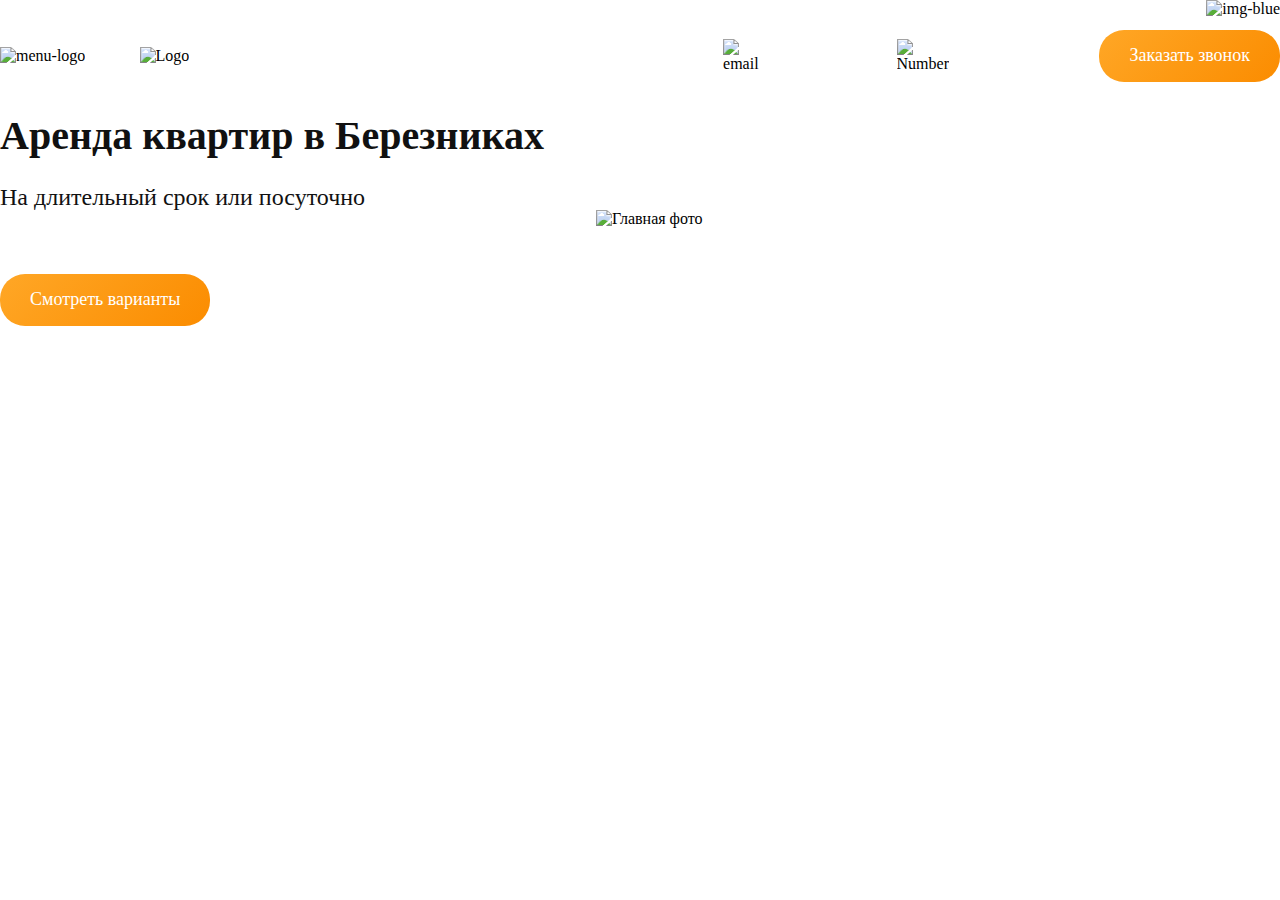
==== index.html @ cca62988 "Add files via upload" ====
<!DOCTYPE html>
<html lang="en">

<head>
    <meta charset="UTF-8">
    <meta name="viewport" content="width=device-width, initial-scale=1.0">
    <title>Document</title>
    <link rel="stylesheet" href="./css/main.css">
</head>

<body>
    <header>
        <nav>
            <div class="container">
                <div class="nav">
                    <div class="nav__left">
                        <img class="nav__left__menu" src="./img/icons/menu.svg" alt="menu-logo">
                        <img src="./img/icons/logo.svg" alt="Logo">

                        <div class="nav__likns">
                            <ul class="nav__likns__menu">
                                <li>
                                    <a href="#">Главная</a>
                                    <hr class="nav__likns__menu__1">
                                </li>
                                <li>
                                    <a href="#">Квартиры</a>
                                    <hr class="nav__likns__menu__2">
                                </li>
                                <li>
                                    <a href="#">Контакты</a>
                                    <hr class="nav__likns__menu__3">
                                </li>
                                <li>
                                    <a href="#">О нас</a>
                                    <hr class="nav__likns__menu__4">
                                </li>
                            </ul>
                        </div>
                    </div>
                    <div class="nav__contact">
                        <div class="nav__contact__box">
                            <div class="nav__contact__email">
                                <div class="nav__contact__email__box">
                                    <img class="nav__contact__email__box__img" src="./img/icons/email.svg" alt="email">
                                </div>
                                <span class="nav__contact__email__text">mail@yandex.ru</span>
                            </div>
                            <div class="nav__contact__num">
                                <div class="nav__contact__num__box">
                                    <img class="nav__contact__num__box__img" src="./img/icons/tel-num.svg" alt="Number">
                                </div>
                                <span class="nav__contact__num__text">+998(90)253 09 09</span>
                            </div>
                        </div>
                        <button class="nav__contact__maneger">Заказать звонок</button>
                    </div>
                </div>
            </div>
        </nav>
        <div class="container">
            <div class="header">
                <div class="header__left">
                    <h1 class="header__left__head">Аренда квартир в Березниках</h1>
                    <p class="header__left__text">На длительный срок
                        или посуточно</p>
                    <button class="header__left__btn">Смотреть варианты</button>
                </div>
                <div class="header__right">
                    <picture>
                        <source media="(max-width: 900px)" srcset="./img/hero-bg-tablet.png">
                        <source media="(max-width: 1210px)" srcset="./img/hero-bg-small-desktop.png">
                        <source media="(min-width: 1301px)" srcset="./img/hero-bg.png">
                        <img src="./img/hero-bg.png" alt="Главная фото">
                    </picture>
                </div>

            </div>
        </div>
    </header>
    <picture class="picture">
        <source media="(max-width: 670px)" srcset="./img/bg-mobile.png">
        <source media="(max-width: 900px)" srcset="./img/bg-blue-tablet.png">
        <source media="(max-width: 1300px)" srcset="./img/bg-smal-desktop.png">
        <source media="(min-width: 1301px)" srcset="./img/bg.png">
        <img class="bg__header" src="./img/bg.png" alt="img-blue">
    </picture>


    <script src="./js/main.js"></script>
</body>

</html>
---- css/main.css ----
* {
  margin: 0;
  padding: 0;
  list-style: none;
  text-decoration: none;
  box-sizing: border-box;
}
:root {
  --color-1111: #111111;
  --color-fff: #ffffff;
  --color-blue: #2b7af1;
  --color-btn: #5cb85c;
  --color-yellow: #fcc226;
}
@font-face {
  font-display: swap;
  font-family: "Montserrat regular";
  font-style: normal;
  font-weight: 400;
  src: url("../fonts/montserrat-v26-latin-regular.woff2") format("woff2");
}
@font-face {
  font-display: swap;
  font-family: "Montserrat small";
  font-style: normal;
  font-weight: 500;
  src: url("../fonts/montserrat-v26-latin-500.woff2") format("woff2");
}
@font-face {
  font-display: swap;
  font-family: "Montserrat 600";
  font-style: normal;
  font-weight: 600;
  src: url("../fonts/montserrat-v26-latin-600.woff2") format("woff2");
}
@font-face {
  font-display: swap;
  font-family: "Montserrat 700";
  font-style: normal;
  font-weight: 700;
  src: url("../fonts/montserrat-v26-latin-700.woff2") format("woff2");
}
@font-face {
  font-display: swap;
  font-family: "Montserrat big";
  font-style: normal;
  font-weight: 800;
  src: url("../fonts/montserrat-v26-latin-800.woff2") format("woff2");
}

/* open-sans-regular - latin */
@font-face {
  font-display: swap;
  font-family: "Open Sans";
  font-style: normal;
  font-weight: 400;
  src: url("../fonts/open-sans-v40-latin-regular.woff2") format("woff2");
}

/* manrope-regular - latin */
@font-face {
  font-display: swap;
  font-family: "Manrope";
  font-style: normal;
  font-weight: 400;
  src: url("../fonts/manrope-v15-latin-regular.woff2") format("woff2");
}
body {
  position: relative;
}
.container {
  max-width: 1280px;
  margin: 0 auto;
}
.bg__header {
  position: absolute;
  right: 0;
  z-index: -2;
  top: 0;
}
/* Navigation style */
.nav {
  display: flex;
  align-items: center;
  padding: 30.16px 0;
  justify-content: space-between;
}
.nav__left {
  display: flex;
  align-items: center;
  column-gap: 54.21px;
}
.nav__likns__menu {
  display: flex;
  align-items: center;
  column-gap: 40px;
}
.nav__contact {
  display: flex;
  align-items: center;
  column-gap: 23px;
}
.nav__contact__box {
  display: flex;
  align-items: center;
  column-gap: 23px;
}
.nav__likns__menu__1,
.nav__likns__menu__2,
.nav__likns__menu__3,
.nav__likns__menu__4 {
  width: 0;
  height: 1px;
  background-color: var(--color-1111);
  transition: width 0.2s ease;
  border: none;
}

.nav__likns__menu li:hover .nav__likns__menu__1 {
  width: 54px;
}

.nav__likns__menu li:hover .nav__likns__menu__2 {
  width: 68px;
}

.nav__likns__menu li:hover .nav__likns__menu__3 {
  width: 67px;
}

.nav__likns__menu li:hover .nav__likns__menu__4 {
  width: 39px;
}

.nav__likns__menu li a {
  font-size: 16px;
  line-height: 19.5px;
  font-family: "Montserrat 600";
  color: var(--color-1111);
  text-decoration: none;
  position: relative;
}
.nav__contact__email,
.nav__contact__num {
  display: flex;
  align-items: center;
  column-gap: 10px;
  position: relative;
}
.nav__contact__email__box,
.nav__contact__num__box {
  background-color: var(--color-fff);
  width: 40px;
  height: 40px;
  display: flex;
  align-items: center;
  justify-content: center;
  border-radius: 50%;
}
.nav__contact__num__text,
.nav__contact__email__text {
  font-size: 16px;
  line-height: 19.5px;
  color: var(--color-fff);
  font-family: "Montserrat regular";
}
.nav__contact__maneger {
  background: linear-gradient(135deg, #ffa726, #fb8c00);
  padding: 15px 30px;
  border: none;
  border-radius: 25px;
  color: var(--color-fff);
  font-family: "Montserrat 600";
  font-size: 18px;
  line-height: 21.94px;
  cursor: pointer;
  transition: backraund 0.2s;
}
.nav__contact__maneger:hover {
  background: linear-gradient(135deg, #fb8c00, #f57c00);
}
.nav__left__menu {
  display: none;
  z-index: 100;
}
.nav__left__menu {
  cursor: pointer;
}

/* header style */

.header {
  display: flex;
  align-items: center;
  column-gap: 52px;
  background-repeat: no-repeat;
  background-size: cover;
}
.header__left__head {
  font-size: 40px;
  line-height: 48.76px;
  color: var(--color-1111);
  font-family: "Montserrat big";
  margin-bottom: 20px;
}
.header__left__text {
  font-size: 24px;
  line-height: 32.68px;
  color: var(--color-1111);
  font-family: "Open Sans";
  margin-bottom: 60px;
}
.header__left__btn {
  background: linear-gradient(135deg, #ffa726, #fb8c00);
  padding: 15px 30px;
  font-size: 18px;
  line-height: 21.94px;
  color: var(--color-fff);
  border: none;
  border-radius: 25px;
  cursor: pointer;
  font-family: "Montserrat 600";
}
.header__left__btn:hover {
  background: linear-gradient(135deg, #fb8c00, #f57c00);
}
@media only screen and (max-width: 1300px) {
  .nav__left__menu {
    display: block;
  }
  .nav__likns__menu {
    padding: 90px 0 0 0;
    position: fixed;
    flex-direction: column;
    width: 40%;
    height: 100%;
    left: 0;
    top: 0;
    gap: 20px;
    background-color: var(--color-blue);
    align-items: flex-start;
    transform: translateX(-100%);
    transition: all 0.3s ease;
    z-index: 2;
  }
  .active {
    transform: translateX(0);
  }
  .nav__likns__menu li a {
    color: var(--color-fff);
    margin-left: 19.68px;
  }
  .overlay {
    position: fixed;
    top: 0;
    left: 0;
    width: 100%;
    height: 100%;
    background-color: rgba(17, 17, 17, 0.3);
    backdrop-filter: blur(1px);
    z-index: 1;
    display: none;
  }
  .overlay.active1 {
    display: block;
  }
  .nav__likns__menu__1,
  .nav__likns__menu__2,
  .nav__likns__menu__3,
  .nav__likns__menu__4 {
    background-color: var(--color-fff);
    margin-left: 19.68px;
  }
}
@media only screen and (max-width: 1210px) {
  .header {
    column-gap: 57px;
  }
  .header__left__head {
    font-size: 20px;
    line-height: 24.38px;
    margin-bottom: 15px;
    max-width: 182px;
  }
  .header__left__text {
    font-size: 14px;
    line-height: 16.94px;
    margin-bottom: 40px;
    max-width: 171px;
  }
  .header__left__btn {
    padding: 10px 30px;
    font-size: 14px;
    line-height: 17.07px;
    font-family: "Montserrat 700";
  }
}
@media only screen and (max-width: 900px) {
  .nav__contact__email__text {
    display: none;
  }
  .nav__contact__box {
    column-gap: 7px;
  }
}
@media only screen and (max-width: 721px) {
  .header {
    background-image: url("../img/img-bg-mobile.png");
    height: 100vh;
    display: flex;
    flex-direction: column;
    align-items: center;
    justify-content: center;
    text-align: center;
  }
  .header__right picture {
    display: none;
  }

  .nav__contact__num__text,
  .nav__contact__email__text {
    display: none;
  }
  .num__text {
    display: block;
  }

  .nav__contact__maneger {
    display: none;
  }
  .header__left__head {
    color: var(--color-fff);
  }
  .header__left__text {
    color: var(--color-fff);
  }
}
@media only screen and (max-width: 480px) {
  .picture {
    display: none;
  }
  .nav__contact__email,
  .nav__contact__num {
    flex-direction: column;
  }
  .nav__contact__email__text,
  .nav__contact__num__text {
    color: var(--color-1111);
    font-size: 10px;
    line-height: 15px;
    position: absolute;
    top: 25px;
    right: 10px;
  }
}
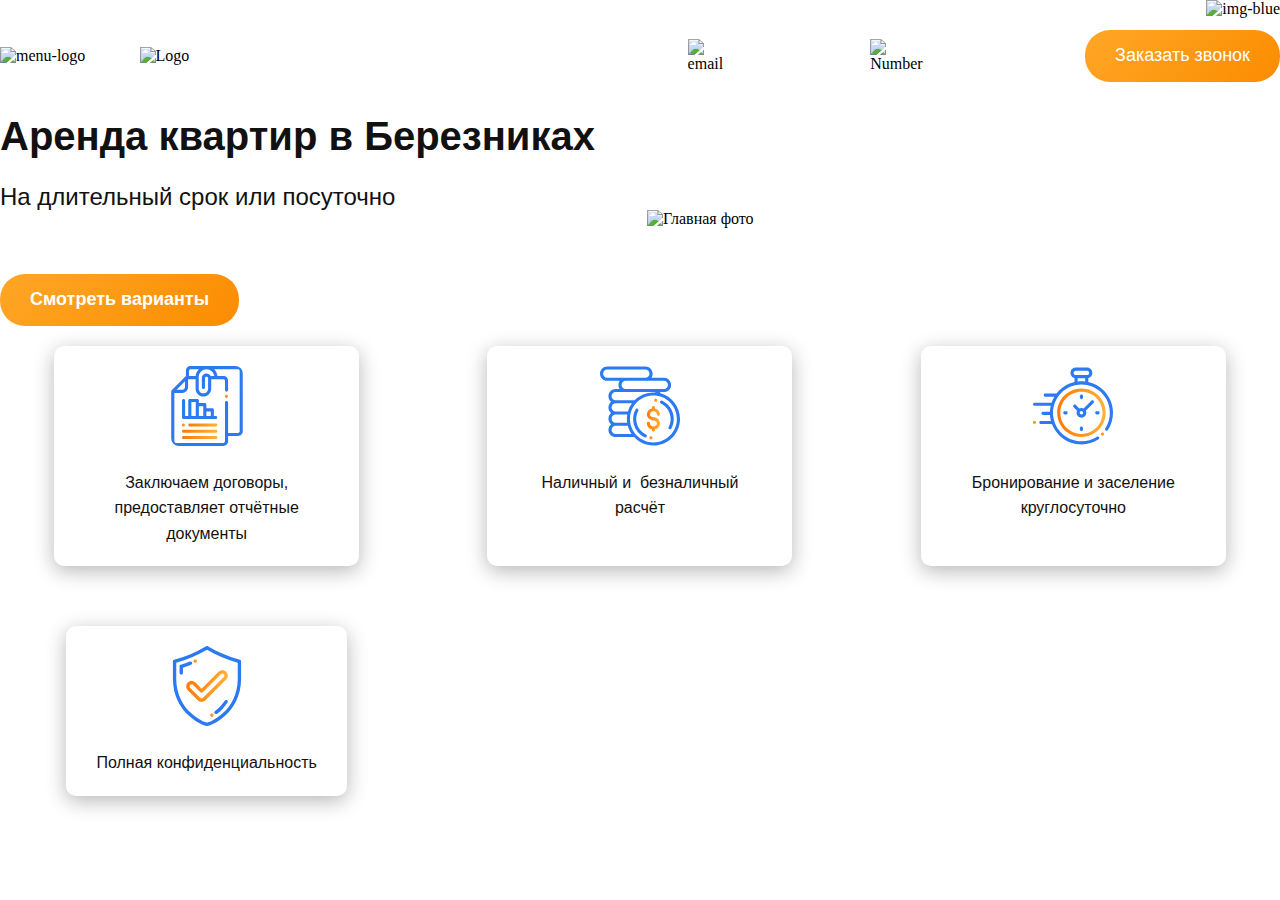
==== commit 65c1cdab: "Add files via upload" ====
--- a/index.html
+++ b/index.html
@@ -86,7 +86,43 @@
         <img class="bg__header" src="./img/bg.png" alt="img-blue">
     </picture>
 
+    <main>
+        <section>
+            <div class="container">
+                <div class="boxs">
+                    <div class="box">
+                        <img src="./img/icons/XMLID 1619.svg" alt="Файл">
+                        <div class="box__text">
+                            <p>Заключаем договоры, предоставляет отчётные документы</p>
 
+                        </div>
+
+                    </div>
+                    <div class="box">
+                        <img src="./img/icons/Group 13.svg" alt="Файл">
+                        <div class="box__text">
+                            <p>Наличный и 
+                                безналичный расчёт</p>
+                        </div>
+                    </div>
+                    <div class="box">
+                        <img src="./img/icons/Group 13-time.svg" alt="Файл">
+                        <div class="box__text">
+                            <p>Бронирование и заселение круглосуточно</p>
+                        </div>
+                    </div>
+                    <div class="box box1">
+                        <img src="./img/icons/Group.svg" alt="Файл">
+                        <div class="box__text1">
+                            <p>Полная
+                                конфиденциальность</p>
+                        </div>
+
+                    </div>
+                </div>
+            </div>
+        </section>
+    </main>
     <script src="./js/main.js"></script>
 </body>
 
--- a/css/main.css
+++ b/css/main.css
@@ -12,59 +12,7 @@
   --color-btn: #5cb85c;
   --color-yellow: #fcc226;
 }
-@font-face {
-  font-display: swap;
-  font-family: "Montserrat regular";
-  font-style: normal;
-  font-weight: 400;
-  src: url("../fonts/montserrat-v26-latin-regular.woff2") format("woff2");
-}
-@font-face {
-  font-display: swap;
-  font-family: "Montserrat small";
-  font-style: normal;
-  font-weight: 500;
-  src: url("../fonts/montserrat-v26-latin-500.woff2") format("woff2");
-}
-@font-face {
-  font-display: swap;
-  font-family: "Montserrat 600";
-  font-style: normal;
-  font-weight: 600;
-  src: url("../fonts/montserrat-v26-latin-600.woff2") format("woff2");
-}
-@font-face {
-  font-display: swap;
-  font-family: "Montserrat 700";
-  font-style: normal;
-  font-weight: 700;
-  src: url("../fonts/montserrat-v26-latin-700.woff2") format("woff2");
-}
-@font-face {
-  font-display: swap;
-  font-family: "Montserrat big";
-  font-style: normal;
-  font-weight: 800;
-  src: url("../fonts/montserrat-v26-latin-800.woff2") format("woff2");
-}
-
-/* open-sans-regular - latin */
-@font-face {
-  font-display: swap;
-  font-family: "Open Sans";
-  font-style: normal;
-  font-weight: 400;
-  src: url("../fonts/open-sans-v40-latin-regular.woff2") format("woff2");
-}
-
-/* manrope-regular - latin */
-@font-face {
-  font-display: swap;
-  font-family: "Manrope";
-  font-style: normal;
-  font-weight: 400;
-  src: url("../fonts/manrope-v15-latin-regular.woff2") format("woff2");
-}
+
 body {
   position: relative;
 }
@@ -74,11 +22,10 @@
 }
 .bg__header {
   position: absolute;
-  right: 0;
+  right: 250px;
   z-index: -2;
   top: 0;
 }
-/* Navigation style */
 .nav {
   display: flex;
   align-items: center;
@@ -110,32 +57,34 @@
 .nav__likns__menu__3,
 .nav__likns__menu__4 {
   width: 0;
-  height: 1px;
+  height: 2px;
   background-color: var(--color-1111);
   transition: width 0.2s ease;
   border: none;
 }
 
 .nav__likns__menu li:hover .nav__likns__menu__1 {
-  width: 54px;
+  width: 65.08px;
 }
 
 .nav__likns__menu li:hover .nav__likns__menu__2 {
-  width: 68px;
+  width: 78.96px;
 }
 
 .nav__likns__menu li:hover .nav__likns__menu__3 {
-  width: 67px;
+  width: 75.45px;
 }
 
 .nav__likns__menu li:hover .nav__likns__menu__4 {
-  width: 39px;
+  width: 44.36px;
 }
 
 .nav__likns__menu li a {
+  font-family: "Montserrat", sans-serif; /* 600 weight */
+  font-weight: 600;
   font-size: 16px;
   line-height: 19.5px;
-  font-family: "Montserrat 600";
+
   color: var(--color-1111);
   text-decoration: none;
   position: relative;
@@ -159,18 +108,22 @@
 }
 .nav__contact__num__text,
 .nav__contact__email__text {
+  font-family: "Montserrat", sans-serif;
+  font-weight: 400;
   font-size: 16px;
   line-height: 19.5px;
   color: var(--color-fff);
-  font-family: "Montserrat regular";
 }
 .nav__contact__maneger {
+  font-family: "Montserrat", sans-serif; /* 400 weight */
+  font-weight: 400;
+
   background: linear-gradient(135deg, #ffa726, #fb8c00);
   padding: 15px 30px;
   border: none;
   border-radius: 25px;
   color: var(--color-fff);
-  font-family: "Montserrat 600";
+
   font-size: 18px;
   line-height: 21.94px;
   cursor: pointer;
@@ -197,20 +150,24 @@
   background-size: cover;
 }
 .header__left__head {
+  font-family: "Montserrat", sans-serif; /* 800 weight */
+  font-weight: 800;
   font-size: 40px;
   line-height: 48.76px;
   color: var(--color-1111);
-  font-family: "Montserrat big";
+
   margin-bottom: 20px;
 }
 .header__left__text {
+  font-family: "Open Sans", sans-serif;
   font-size: 24px;
   line-height: 32.68px;
   color: var(--color-1111);
-  font-family: "Open Sans";
   margin-bottom: 60px;
 }
 .header__left__btn {
+  font-family: "Montserrat", sans-serif;
+  font-weight: 600;
   background: linear-gradient(135deg, #ffa726, #fb8c00);
   padding: 15px 30px;
   font-size: 18px;
@@ -219,12 +176,67 @@
   border: none;
   border-radius: 25px;
   cursor: pointer;
-  font-family: "Montserrat 600";
 }
 .header__left__btn:hover {
   background: linear-gradient(135deg, #fb8c00, #f57c00);
 }
+/* main style section 1 */
+.boxs {
+  display: grid;
+  grid-template-columns: repeat(4, 1fr); /* To'rt ustunli grid */
+  gap: 20px;
+}
+
+.box {
+  max-width: 305px;
+  background-color: var(--color-fff);
+  box-shadow: 0 5px 20px rgba(17, 17, 17, 0.3);
+  border-radius: 10px;
+  overflow: hidden;
+  text-align: center;
+  transition: transform 0.3s ease, box-shadow 0.3s ease;
+  margin: 20px auto;
+  padding: 20px;
+}
+
+.box:hover {
+  transform: translateY(-5px);
+  box-shadow: 0 10px 30px rgba(17, 17, 17, 0.4);
+}
+
+.box img {
+  margin-bottom: 20px;
+  border-radius: 8px;
+  max-width: 100%;
+  transition: opacity 0.3s ease;
+}
+
+.box img:hover {
+  opacity: 0.9;
+}
+
+.box p {
+  font-family: "Open Sans", sans-serif;
+  font-size: 16px;
+  line-height: 1.6;
+  color: var(--color-1111);
+  text-align: center;
+  max-width: 265px;
+  margin: 0 auto;
+  padding: 0 10px;
+}
+@media only screen and (max-width: 1700px) {
+  .bg__header {
+    position: absolute;
+    right: 0;
+    z-index: -2;
+    top: 0;
+  }
+}
 @media only screen and (max-width: 1300px) {
+  .boxs {
+    grid-template-columns: repeat(3, 1fr); /* Uch ustunli grid */
+  }
   .nav__left__menu {
     display: block;
   }
@@ -242,6 +254,7 @@
     transform: translateX(-100%);
     transition: all 0.3s ease;
     z-index: 2;
+    overflow-x: auto;
   }
   .active {
     transform: translateX(0);
@@ -273,6 +286,9 @@
   }
 }
 @media only screen and (max-width: 1210px) {
+  .boxs {
+    grid-template-columns: repeat(3, 1fr); /* Uch ustunli grid */
+  }
   .header {
     column-gap: 57px;
   }
@@ -289,18 +305,26 @@
     max-width: 171px;
   }
   .header__left__btn {
+    font-family: "Montserrat";
+    font-weight: 700;
     padding: 10px 30px;
     font-size: 14px;
     line-height: 17.07px;
-    font-family: "Montserrat 700";
-  }
-}
+  }
+  .box {
+    max-width: 280px; /* Kichikroq o'lchovda */
+  }
+}
+
 @media only screen and (max-width: 900px) {
   .nav__contact__email__text {
     display: none;
   }
   .nav__contact__box {
     column-gap: 7px;
+  }
+  .boxs {
+    grid-template-columns: repeat(2, 1fr); /* Ikki ustunli grid */
   }
 }
 @media only screen and (max-width: 721px) {
@@ -334,6 +358,9 @@
   .header__left__text {
     color: var(--color-fff);
   }
+  .boxs {
+    grid-template-columns: repeat(2, 1fr); /* Ikki ustunli grid */
+  }
 }
 @media only screen and (max-width: 480px) {
   .picture {
@@ -352,4 +379,17 @@
     top: 25px;
     right: 10px;
   }
-}
+
+  .boxs {
+    grid-template-columns: 1fr; /* Bitta ustunli grid */
+  }
+
+  .box {
+    max-width: 100%; /* Kichik ekranlarda to'liq kenglik */
+    padding: 15px; /* Paddingni kamaytirish */
+  }
+
+  .box p {
+    font-size: 14px; /* Matnni kichikroq qilish */
+  }
+}
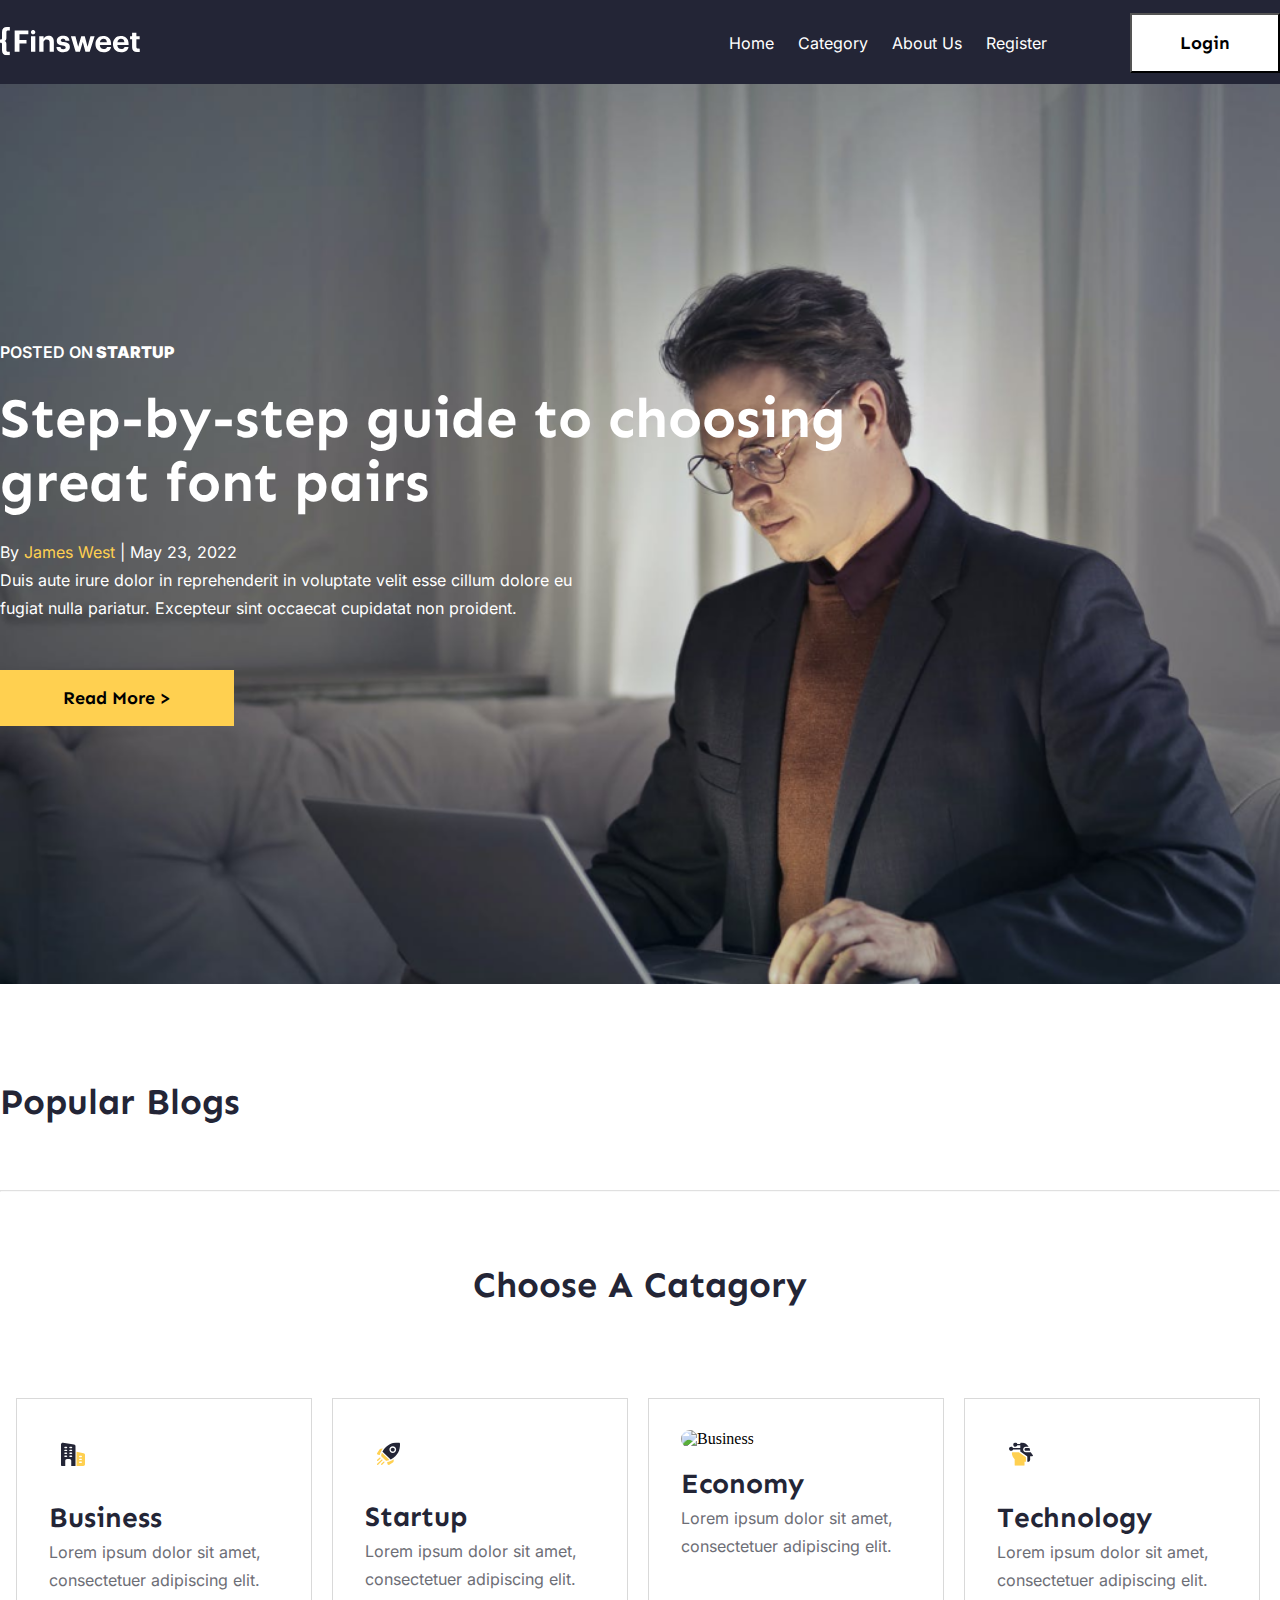
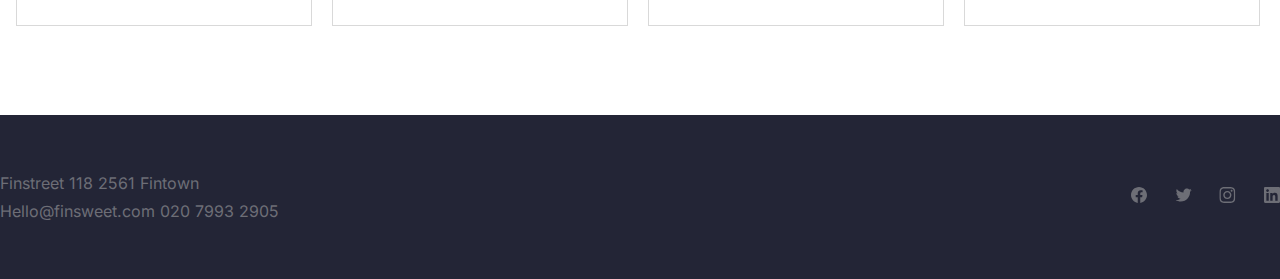
==== commit 3d23886d: "Add files via upload" ====
--- a/index.html
+++ b/index.html
@@ -9,120 +9,127 @@
 </head>
 
 <body>
+
     <header>
         <nav>
             <div class="container">
-                <div class="nav">
-                    <div class="nav__left">
-                        <img class="nav__left__menu" src="./img/icons/menu.svg" alt="menu-logo">
-                        <img src="./img/icons/logo.svg" alt="Logo">
+                <div class="menu">
+                    <div class="menu__img">
+                        <a href="./index.html"><img src="./images/icons/Logo.svg" alt="{Finsweet"></a>
+                    </div>
+                    <div class="menu__bar"><img class="menu__bar__img" src="./images/icons/icons8-menu-bar-24 (1).png"
+                            alt=""></div>
+                    <div class="menu__right">
+                        <ul class="menu__right__menus">
+                            <li class="menu__right__menus__item"><a class="menu__right__menus__item__links"
+                                    href="./index.html">Home</a></li>
+                            <li class="menu__right__menus__item"><a class="menu__right__menus__item__links"
+                                    href="./category.html">Category</a></li>
+                            <li class="menu__right__menus__item"><a class="menu__right__menus__item__links"
+                                    href="./aboutUs.html">About Us</a></li>
+                            <li class="menu__right__menus__item"><a class="menu__right__menus__item__links"
+                                    href="./register.html">Register</a></li>
 
-                        <div class="nav__likns">
-                            <ul class="nav__likns__menu">
-                                <li>
-                                    <a href="#">Главная</a>
-                                    <hr class="nav__likns__menu__1">
-                                </li>
-                                <li>
-                                    <a href="#">Квартиры</a>
-                                    <hr class="nav__likns__menu__2">
-                                </li>
-                                <li>
-                                    <a href="#">Контакты</a>
-                                    <hr class="nav__likns__menu__3">
-                                </li>
-                                <li>
-                                    <a href="#">О нас</a>
-                                    <hr class="nav__likns__menu__4">
-                                </li>
-                            </ul>
-                        </div>
-                    </div>
-                    <div class="nav__contact">
-                        <div class="nav__contact__box">
-                            <div class="nav__contact__email">
-                                <div class="nav__contact__email__box">
-                                    <img class="nav__contact__email__box__img" src="./img/icons/email.svg" alt="email">
-                                </div>
-                                <span class="nav__contact__email__text">mail@yandex.ru</span>
-                            </div>
-                            <div class="nav__contact__num">
-                                <div class="nav__contact__num__box">
-                                    <img class="nav__contact__num__box__img" src="./img/icons/tel-num.svg" alt="Number">
-                                </div>
-                                <span class="nav__contact__num__text">+998(90)253 09 09</span>
-                            </div>
-                        </div>
-                        <button class="nav__contact__maneger">Заказать звонок</button>
+                        </ul>
+                        <a class="menu__right__login" href="./login.html"><button
+                                class="menu__right__login__btn">Login</button></a>
                     </div>
                 </div>
             </div>
         </nav>
-        <div class="container">
-            <div class="header">
-                <div class="header__left">
-                    <h1 class="header__left__head">Аренда квартир в Березниках</h1>
-                    <p class="header__left__text">На длительный срок
-                        или посуточно</p>
-                    <button class="header__left__btn">Смотреть варианты</button>
+        <section class="head">
+            <div class="container">
+                <div class="head__texts">
+                    <span class="head__texts__startup"><span class="head__texts__startup__posted">Posted on</span>
+                        startup</span>
+                    <h1 class="head__texts__heading">Step-by-step guide to choosing great font pairs</h1>
+                    <span class="head__texts__data">By <span class="head__texts__data__name">James West</span> | May 23,
+                        2022
+                    </span>
+                    <p class="head__texts__text">Duis aute irure dolor in reprehenderit in voluptate velit esse cillum
+                        dolore eu fugiat nulla
+                        pariatur. Excepteur sint occaecat cupidatat non proident.</p>
+                    <button class="head__texts__btn">Read More ></button>
                 </div>
-                <div class="header__right">
-                    <picture>
-                        <source media="(max-width: 900px)" srcset="./img/hero-bg-tablet.png">
-                        <source media="(max-width: 1210px)" srcset="./img/hero-bg-small-desktop.png">
-                        <source media="(min-width: 1301px)" srcset="./img/hero-bg.png">
-                        <img src="./img/hero-bg.png" alt="Главная фото">
-                    </picture>
-                </div>
-
             </div>
-        </div>
+        </section>
     </header>
-    <picture class="picture">
-        <source media="(max-width: 670px)" srcset="./img/bg-mobile.png">
-        <source media="(max-width: 900px)" srcset="./img/bg-blue-tablet.png">
-        <source media="(max-width: 1300px)" srcset="./img/bg-smal-desktop.png">
-        <source media="(min-width: 1301px)" srcset="./img/bg.png">
-        <img class="bg__header" src="./img/bg.png" alt="img-blue">
-    </picture>
-
     <main>
         <section>
             <div class="container">
-                <div class="boxs">
-                    <div class="box">
-                        <img src="./img/icons/XMLID 1619.svg" alt="Файл">
-                        <div class="box__text">
-                            <p>Заключаем договоры, предоставляет отчётные документы</p>
-
-                        </div>
-
+                <h2 class="popular">Popular Blogs</h2>
+                <div class="boxs" id="boxs"></div>
+                <hr class="hr">
+            </div>
+        </section>
+        <section>
+            <div class="container">
+                <h2 class="head-plan">Choose A Catagory</h2>
+                <div class="plans">
+                    <div class="plan">
+                        <img class="plan__icon" src="./images/icons/Icon.svg" alt="Business">
+                        <h3 class="plan__Business">Business</h3>
+                        <p class="plan__text">Lorem ipsum dolor sit amet, consectetuer adipiscing elit.</p>
                     </div>
-                    <div class="box">
-                        <img src="./img/icons/Group 13.svg" alt="Файл">
-                        <div class="box__text">
-                            <p>Наличный и 
-                                безналичный расчёт</p>
-                        </div>
+                    <div class="plan">
+                        <img class="plan__icon plan__icon--2" src="./images/icons/Icon (2).svg" alt="Business">
+                        <h3 class="plan__Business">Startup</h3>
+                        <p class="plan__text">Lorem ipsum dolor sit amet, consectetuer adipiscing elit.</p>
                     </div>
-                    <div class="box">
-                        <img src="./img/icons/Group 13-time.svg" alt="Файл">
-                        <div class="box__text">
-                            <p>Бронирование и заселение круглосуточно</p>
-                        </div>
+                    <div class="plan">
+                        <img class="plan__icon" src="./images/icons/Icon (3).svg" alt="Business">
+                        <h3 class="plan__Business">Economy</h3>
+                        <p class="plan__text">Lorem ipsum dolor sit amet, consectetuer adipiscing elit.</p>
                     </div>
-                    <div class="box box1">
-                        <img src="./img/icons/Group.svg" alt="Файл">
-                        <div class="box__text1">
-                            <p>Полная
-                                конфиденциальность</p>
-                        </div>
-
+                    <div class="plan">
+                        <img class="plan__icon" src="./images/icons/business-and-trade 1.svg" alt="Business">
+                        <h3 class="plan__Business">Technology</h3>
+                        <p class="plan__text">Lorem ipsum dolor sit amet, consectetuer adipiscing elit.</p>
+                    </div>
+                </div>
+            </div>
+            <div class="loaderbox">
+                <div class="loader">
+                    <div class="lds-spinner">
+                        <div></div>
+                        <div></div>
+                        <div></div>
+                        <div></div>
+                        <div></div>
+                        <div></div>
+                        <div></div>
+                        <div></div>
+                        <div></div>
+                        <div></div>
+                        <div></div>
+                        <div></div>
                     </div>
                 </div>
             </div>
         </section>
+
     </main>
+    <footer>
+        <div class="container">
+            <div class="footer">
+                <div class="footer__left">
+                    <span class="footer__left__address">Finstreet 118 2561 Fintown</span>
+                    <span class="footer__left__email">Hello@finsweet.com 020 7993 2905</span>
+                </div>
+                <div class="footer__right">
+
+                    <a href="https://www.instagram.com/a.abdumal1kov"> <img src="./images/icons/facebook.svg"
+                            alt="Facebook icon"></a>
+                    <a href="https://www.instagram.com/a.abdumal1kov"> <img src="./images/icons/Vector.svg"
+                            alt="Twitter icon"></a>
+                    <a href="https://www.instagram.com/a.abdumal1kov"> <img src="./images/icons/instagram.svg"
+                            alt="Instagram icon"></a>
+                    <a href="https://www.instagram.com/a.abdumal1kov"> <img src="./images/icons/linkdin.svg"
+                            alt="Linkedin icon"></a>
+                </div>
+            </div>
+        </div>
+    </footer>
     <script src="./js/main.js"></script>
 </body>
 
--- a/css/main.css
+++ b/css/main.css
@@ -5,391 +5,429 @@
   text-decoration: none;
   box-sizing: border-box;
 }
+
 :root {
-  --color-1111: #111111;
-  --color-fff: #ffffff;
-  --color-blue: #2b7af1;
-  --color-btn: #5cb85c;
-  --color-yellow: #fcc226;
+  --navfooter: #232536;
+  --main: #ffffff;
+  --btns: #ffd050;
+  --mediumgey: #6d6e76;
+  --darkgrey: #4c4c4c;
 }
 
-body {
-  position: relative;
+@font-face {
+  font-display: swap;
+  font-family: "Sen";
+  font-style: normal;
+  font-weight: 700;
+  src: url("../fonts/sen-v9-latin-700.woff2") format("woff2");
+}
+@font-face {
+  font-display: swap;
+  font-family: "Inter normal";
+  font-style: normal;
+  font-weight: 400;
+  src: url("../fonts/inter-v18-latin-regular.woff2") format("woff2");
+}
+@font-face {
+  font-display: swap;
+  font-family: "Inter fiveh";
+  font-style: normal;
+  font-weight: 500;
+  src: url("../fonts/inter-v18-latin-500.woff2") format("woff2");
+}
+@font-face {
+  font-display: swap;
+  font-family: "Inter sixh";
+  font-style: normal;
+  font-weight: 600;
+  src: url("../fonts/inter-v18-latin-600.woff2") format("woff2");
+}
+@font-face {
+  font-display: swap;
+  font-family: "Inter nineh";
+  font-style: normal;
+  font-weight: 900;
+  src: url("../fonts/inter-v18-latin-900.woff2") format("woff2");
 }
 .container {
   max-width: 1280px;
   margin: 0 auto;
 }
-.bg__header {
-  position: absolute;
-  right: 250px;
-  z-index: -2;
+/* nav styles  */
+nav {
+  background-color: var(--navfooter);
+  padding: 13px 0 11px 0;
+}
+.menu {
+  display: flex;
+  align-items: center;
+  justify-content: space-between;
+}
+.menu__right {
+  display: flex;
+  align-items: center;
+  column-gap: 83px;
+}
+.menu__right__menus {
+  display: flex;
+  align-items: center;
+  column-gap: 24px;
+}
+.menu__right__menus__item__links {
+  font-family: "Inter normal";
+  font-size: 16px;
+  line-height: 28px;
+  color: var(--main);
+}
+.menu__right__login__btn {
+  font-family: "Sen";
+  padding: 16px 48px;
+  background-color: #ffffff;
+  font-size: 18px;
+  line-height: 24px;
+  cursor: pointer;
+}
+.menu__bar {
+  display: none;
+}
+/* header styles  */
+.head {
+  background-image: url("../images/man-in-black-suit-wearing-eye-glasses-sitting-on-gray-sofa-using-macbook-3772622.png");
+  background-size: cover;
+  background-repeat: no-repeat;
+  height: 100vh;
+}
+.head__texts {
+  height: 100vh;
+  display: flex;
+  flex-direction: column;
+  justify-content: center;
+}
+.head__texts__startup {
+  font-family: "Inter nineh";
+  color: var(--main);
+  font-size: 16px;
+  line-height: 20px;
+  text-transform: uppercase;
+}
+.head__texts__startup__posted {
+  font-family: "Inter sixh";
+}
+.head__texts__heading {
+  font-family: "Sen";
+  font-size: 56px;
+  line-height: 64px;
+  color: var(--main);
+  max-width: 880px;
+  margin: 24px 0;
+}
+.head__texts__data,
+.head__texts__text {
+  font-size: 16px;
+  line-height: 28px;
+  color: var(--main);
+  font-family: "Inter normal";
+}
+.head__texts__data__name {
+  color: var(--btns);
+  margin-bottom: 16px;
+}
+.head__texts__text {
+  max-width: 599px;
+  margin-bottom: 48px;
+}
+.head__texts__btn {
+  font-size: 18px;
+  line-height: 24px;
+  padding: 16px 48px;
+  background-color: var(--btns);
+  border: none;
+  font-family: "Sen";
+  width: 234px;
+}
+/* Popular blogs styles */
+.popular {
+  font-size: 36px;
+  line-height: 48px;
+  color: var(--navfooter);
+  font-family: "Sen";
+  margin: 94px 0 64px 0;
+}
+.boxs {
+  display: flex;
+  gap: 35px;
+}
+.card {
+  width: 405px;
+}
+.blogs-img {
+  width: 100%;
+}
+.blog-title {
+  margin: 16px 0;
+  font-size: 28px;
+  line-height: 40px;
+  color: var(--navfooter);
+  font-family: "Sen";
+  max-width: 405px;
+}
+.blog-description {
+  font-size: 16px;
+  line-height: 28px;
+  color: var(--navfooter);
+  font-family: "Inter normal";
+  max-width: 405px;
+}
+.hr {
+  color: var(--mediumgey);
+  opacity: 30%;
+}
+.loaderbox {
+  display: none;
+}
+.loaderbox-block {
+  display: block;
+}
+.loader {
+  position: fixed;
   top: 0;
-}
-.nav {
-  display: flex;
-  align-items: center;
-  padding: 30.16px 0;
-  justify-content: space-between;
-}
-.nav__left {
-  display: flex;
-  align-items: center;
-  column-gap: 54.21px;
-}
-.nav__likns__menu {
-  display: flex;
-  align-items: center;
-  column-gap: 40px;
-}
-.nav__contact {
-  display: flex;
-  align-items: center;
-  column-gap: 23px;
-}
-.nav__contact__box {
-  display: flex;
-  align-items: center;
-  column-gap: 23px;
-}
-.nav__likns__menu__1,
-.nav__likns__menu__2,
-.nav__likns__menu__3,
-.nav__likns__menu__4 {
-  width: 0;
-  height: 2px;
-  background-color: var(--color-1111);
-  transition: width 0.2s ease;
-  border: none;
-}
-
-.nav__likns__menu li:hover .nav__likns__menu__1 {
-  width: 65.08px;
-}
-
-.nav__likns__menu li:hover .nav__likns__menu__2 {
-  width: 78.96px;
-}
-
-.nav__likns__menu li:hover .nav__likns__menu__3 {
-  width: 75.45px;
-}
-
-.nav__likns__menu li:hover .nav__likns__menu__4 {
-  width: 44.36px;
-}
-
-.nav__likns__menu li a {
-  font-family: "Montserrat", sans-serif; /* 600 weight */
-  font-weight: 600;
-  font-size: 16px;
-  line-height: 19.5px;
-
-  color: var(--color-1111);
-  text-decoration: none;
-  position: relative;
-}
-.nav__contact__email,
-.nav__contact__num {
-  display: flex;
-  align-items: center;
-  column-gap: 10px;
-  position: relative;
-}
-.nav__contact__email__box,
-.nav__contact__num__box {
-  background-color: var(--color-fff);
-  width: 40px;
-  height: 40px;
+  width: 100%;
+  height: 100vh;
+  background-color: #23253681;
   display: flex;
   align-items: center;
   justify-content: center;
-  border-radius: 50%;
-}
-.nav__contact__num__text,
-.nav__contact__email__text {
-  font-family: "Montserrat", sans-serif;
-  font-weight: 400;
-  font-size: 16px;
-  line-height: 19.5px;
-  color: var(--color-fff);
-}
-.nav__contact__maneger {
-  font-family: "Montserrat", sans-serif; /* 400 weight */
-  font-weight: 400;
-
-  background: linear-gradient(135deg, #ffa726, #fb8c00);
-  padding: 15px 30px;
-  border: none;
-  border-radius: 25px;
-  color: var(--color-fff);
-
-  font-size: 18px;
-  line-height: 21.94px;
+}
+.lds-spinner,
+.lds-spinner div,
+.lds-spinner div:after {
+  box-sizing: border-box;
+}
+.lds-spinner {
+  color: currentColor;
+  display: inline-block;
+  position: relative;
+  width: 80px;
+  height: 80px;
+}
+.lds-spinner div {
+  transform-origin: 40px 40px;
+  animation: lds-spinner 1.2s linear infinite;
+}
+.lds-spinner div:after {
+  content: " ";
+  display: block;
+  position: absolute;
+  top: 3.2px;
+  left: 36.8px;
+  width: 6.4px;
+  height: 17.6px;
+  border-radius: 20%;
+  background: currentColor;
+}
+.lds-spinner div:nth-child(1) {
+  transform: rotate(0deg);
+  animation-delay: -1.1s;
+}
+.lds-spinner div:nth-child(2) {
+  transform: rotate(30deg);
+  animation-delay: -1s;
+}
+.lds-spinner div:nth-child(3) {
+  transform: rotate(60deg);
+  animation-delay: -0.9s;
+}
+.lds-spinner div:nth-child(4) {
+  transform: rotate(90deg);
+  animation-delay: -0.8s;
+}
+.lds-spinner div:nth-child(5) {
+  transform: rotate(120deg);
+  animation-delay: -0.7s;
+}
+.lds-spinner div:nth-child(6) {
+  transform: rotate(150deg);
+  animation-delay: -0.6s;
+}
+.lds-spinner div:nth-child(7) {
+  transform: rotate(180deg);
+  animation-delay: -0.5s;
+}
+.lds-spinner div:nth-child(8) {
+  transform: rotate(210deg);
+  animation-delay: -0.4s;
+}
+.lds-spinner div:nth-child(9) {
+  transform: rotate(240deg);
+  animation-delay: -0.3s;
+}
+.lds-spinner div:nth-child(10) {
+  transform: rotate(270deg);
+  animation-delay: -0.2s;
+}
+.lds-spinner div:nth-child(11) {
+  transform: rotate(300deg);
+  animation-delay: -0.1s;
+}
+.lds-spinner div:nth-child(12) {
+  transform: rotate(330deg);
+  animation-delay: 0s;
+}
+@keyframes lds-spinner {
+  0% {
+    opacity: 1;
+  }
+  100% {
+    opacity: 0;
+  }
+}
+/* Choose a cotegory styles */
+.head-plan {
+  font-family: "Sen";
+  font-size: 36px;
+  line-height: 48px;
+  color: var(--navfooter);
+  text-align: center;
+  margin-top: 69px;
+}
+.plans {
+  display: grid;
+  gap: 16px;
+  grid-template-columns: repeat(auto-fit, minmax(200px, 1fr));
+  padding: 16px;
+  margin-top: 73.43px;
+  justify-content: center;
+}
+.plan {
+  max-width: 296px;
+  padding: 31.03px 32px;
+  border: 1px solid rgba(128, 128, 128, 0.3);
+  transition: 0.3s;
   cursor: pointer;
-  transition: backraund 0.2s;
-}
-.nav__contact__maneger:hover {
-  background: linear-gradient(135deg, #fb8c00, #f57c00);
-}
-.nav__left__menu {
-  display: none;
-  z-index: 100;
-}
-.nav__left__menu {
+}
+.plan:hover {
+  background-color: var(--btns);
+}
+.plan__icon {
+  background-color: var(--main);
+  border-radius: 10px;
+}
+.plan__icon--2 {
+  padding: 11.64px 12px 12.6px 12px;
+}
+.plan__Business {
+  font-size: 28px;
+  line-height: 40px;
+  color: var(--navfooter);
+  font-family: "Sen";
+  margin-top: 15.51px;
+}
+.plan__text {
+  font-family: "Inter normal";
+  max-width: 232px;
+  font-size: 16px;
+  line-height: 28px;
+  color: var(--mediumgey);
+}
+/* footer styles */
+footer {
+  background-color: var(--navfooter);
+  padding: 54px 0;
+  margin-top: 73px;
+}
+.footer {
+  display: flex;
+  justify-content: space-between;
+}
+.footer__left {
+  display: flex;
+  flex-direction: column;
+}
+.footer__left__email,
+.footer__left__address {
+  font-size: 16px;
+  line-height: 28px;
+  font-family: "Inter normal";
+  color: var(--mediumgey);
+}
+.footer__right {
+  display: flex;
+  align-items: center;
+  column-gap: 27.67px;
+}
+.footer__right img {
   cursor: pointer;
 }
-
-/* header style */
-
-.header {
-  display: flex;
-  align-items: center;
-  column-gap: 52px;
-  background-repeat: no-repeat;
-  background-size: cover;
-}
-.header__left__head {
-  font-family: "Montserrat", sans-serif; /* 800 weight */
-  font-weight: 800;
-  font-size: 40px;
-  line-height: 48.76px;
-  color: var(--color-1111);
-
-  margin-bottom: 20px;
-}
-.header__left__text {
-  font-family: "Open Sans", sans-serif;
-  font-size: 24px;
-  line-height: 32.68px;
-  color: var(--color-1111);
-  margin-bottom: 60px;
-}
-.header__left__btn {
-  font-family: "Montserrat", sans-serif;
-  font-weight: 600;
-  background: linear-gradient(135deg, #ffa726, #fb8c00);
-  padding: 15px 30px;
-  font-size: 18px;
-  line-height: 21.94px;
-  color: var(--color-fff);
-  border: none;
-  border-radius: 25px;
-  cursor: pointer;
-}
-.header__left__btn:hover {
-  background: linear-gradient(135deg, #fb8c00, #f57c00);
-}
-/* main style section 1 */
-.boxs {
-  display: grid;
-  grid-template-columns: repeat(4, 1fr); /* To'rt ustunli grid */
-  gap: 20px;
-}
-
-.box {
-  max-width: 305px;
-  background-color: var(--color-fff);
-  box-shadow: 0 5px 20px rgba(17, 17, 17, 0.3);
-  border-radius: 10px;
-  overflow: hidden;
-  text-align: center;
-  transition: transform 0.3s ease, box-shadow 0.3s ease;
-  margin: 20px auto;
-  padding: 20px;
-}
-
-.box:hover {
-  transform: translateY(-5px);
-  box-shadow: 0 10px 30px rgba(17, 17, 17, 0.4);
-}
-
-.box img {
-  margin-bottom: 20px;
-  border-radius: 8px;
-  max-width: 100%;
-  transition: opacity 0.3s ease;
-}
-
-.box img:hover {
-  opacity: 0.9;
-}
-
-.box p {
-  font-family: "Open Sans", sans-serif;
-  font-size: 16px;
-  line-height: 1.6;
-  color: var(--color-1111);
-  text-align: center;
-  max-width: 265px;
-  margin: 0 auto;
-  padding: 0 10px;
-}
-@media only screen and (max-width: 1700px) {
-  .bg__header {
-    position: absolute;
-    right: 0;
-    z-index: -2;
-    top: 0;
-  }
-}
-@media only screen and (max-width: 1300px) {
+@media screen and (max-width: 1100px) {
   .boxs {
-    grid-template-columns: repeat(3, 1fr); /* Uch ustunli grid */
-  }
-  .nav__left__menu {
-    display: block;
-  }
-  .nav__likns__menu {
-    padding: 90px 0 0 0;
-    position: fixed;
-    flex-direction: column;
-    width: 40%;
-    height: 100%;
-    left: 0;
-    top: 0;
-    gap: 20px;
-    background-color: var(--color-blue);
-    align-items: flex-start;
-    transform: translateX(-100%);
-    transition: all 0.3s ease;
-    z-index: 2;
-    overflow-x: auto;
-  }
-  .active {
-    transform: translateX(0);
-  }
-  .nav__likns__menu li a {
-    color: var(--color-fff);
-    margin-left: 19.68px;
-  }
-  .overlay {
-    position: fixed;
-    top: 0;
-    left: 0;
-    width: 100%;
-    height: 100%;
-    background-color: rgba(17, 17, 17, 0.3);
-    backdrop-filter: blur(1px);
-    z-index: 1;
-    display: none;
-  }
-  .overlay.active1 {
-    display: block;
-  }
-  .nav__likns__menu__1,
-  .nav__likns__menu__2,
-  .nav__likns__menu__3,
-  .nav__likns__menu__4 {
-    background-color: var(--color-fff);
-    margin-left: 19.68px;
-  }
-}
-@media only screen and (max-width: 1210px) {
-  .boxs {
-    grid-template-columns: repeat(3, 1fr); /* Uch ustunli grid */
-  }
-  .header {
-    column-gap: 57px;
-  }
-  .header__left__head {
-    font-size: 20px;
-    line-height: 24.38px;
-    margin-bottom: 15px;
-    max-width: 182px;
-  }
-  .header__left__text {
-    font-size: 14px;
-    line-height: 16.94px;
-    margin-bottom: 40px;
-    max-width: 171px;
-  }
-  .header__left__btn {
-    font-family: "Montserrat";
-    font-weight: 700;
-    padding: 10px 30px;
-    font-size: 14px;
-    line-height: 17.07px;
-  }
-  .box {
-    max-width: 280px; /* Kichikroq o'lchovda */
-  }
-}
-
-@media only screen and (max-width: 900px) {
-  .nav__contact__email__text {
-    display: none;
-  }
-  .nav__contact__box {
-    column-gap: 7px;
-  }
-  .boxs {
-    grid-template-columns: repeat(2, 1fr); /* Ikki ustunli grid */
-  }
-}
-@media only screen and (max-width: 721px) {
-  .header {
-    background-image: url("../img/img-bg-mobile.png");
-    height: 100vh;
-    display: flex;
     flex-direction: column;
     align-items: center;
+    margin: 0 auto 66px auto;
+  }
+}
+@media screen and (max-width: 768px) {
+  .menu__bar {
+    display: block;
+    cursor: pointer;
+  }
+  .menu__right {
+    position: fixed;
+    right: 0;
+    top: 55px;
+    flex-direction: column;
+    row-gap: 24px;
+    width: 70%;
+    background-color: var(--navfooter);
+    height: 100vh;
+    transform: translateX(100%);
+    opacity: 0;
+    transition: all 0.3s;
+    overflow-x: auto;
+  }
+  .menu__right__menus {
+    flex-direction: column;
+    row-gap: 24px;
+  }
+  .menu__right__open {
+    transform: translateX(0);
+    opacity: 1;
+    transition: all 0.3s;
+  }
+  .head__texts {
+    text-align: center;
+  }
+  .head__texts__btn {
+    margin: 0 auto;
+  }
+  .head__texts__heading {
+    font-family: "Sen";
+    font-size: 50px;
+    line-height: 64px;
+    color: var(--main);
+    max-width: 880px;
+    margin: 24px 0;
+  }
+  .head__texts__text {
+    margin: 0 auto 48px auto;
+  }
+}
+
+@media screen and (max-width: 447px) {
+  .plans {
     justify-content: center;
-    text-align: center;
-  }
-  .header__right picture {
-    display: none;
-  }
-
-  .nav__contact__num__text,
-  .nav__contact__email__text {
-    display: none;
-  }
-  .num__text {
-    display: block;
-  }
-
-  .nav__contact__maneger {
-    display: none;
-  }
-  .header__left__head {
-    color: var(--color-fff);
-  }
-  .header__left__text {
-    color: var(--color-fff);
-  }
-  .boxs {
-    grid-template-columns: repeat(2, 1fr); /* Ikki ustunli grid */
-  }
-}
-@media only screen and (max-width: 480px) {
-  .picture {
-    display: none;
-  }
-  .nav__contact__email,
-  .nav__contact__num {
+    margin: 0 auto;
+    max-width: 800px;
+  }
+  .head__texts__heading {
+    font-size: 40px;
+    line-height: 54px;
+  }
+  .head__texts__text {
+    font-size: 13px;
+    line-height: 28px;
+  }
+  .footer {
     flex-direction: column;
-  }
-  .nav__contact__email__text,
-  .nav__contact__num__text {
-    color: var(--color-1111);
-    font-size: 10px;
-    line-height: 15px;
-    position: absolute;
-    top: 25px;
-    right: 10px;
-  }
-
-  .boxs {
-    grid-template-columns: 1fr; /* Bitta ustunli grid */
-  }
-
-  .box {
-    max-width: 100%; /* Kichik ekranlarda to'liq kenglik */
-    padding: 15px; /* Paddingni kamaytirish */
-  }
-
-  .box p {
-    font-size: 14px; /* Matnni kichikroq qilish */
-  }
-}
+    row-gap: 20px;
+  }
+}
